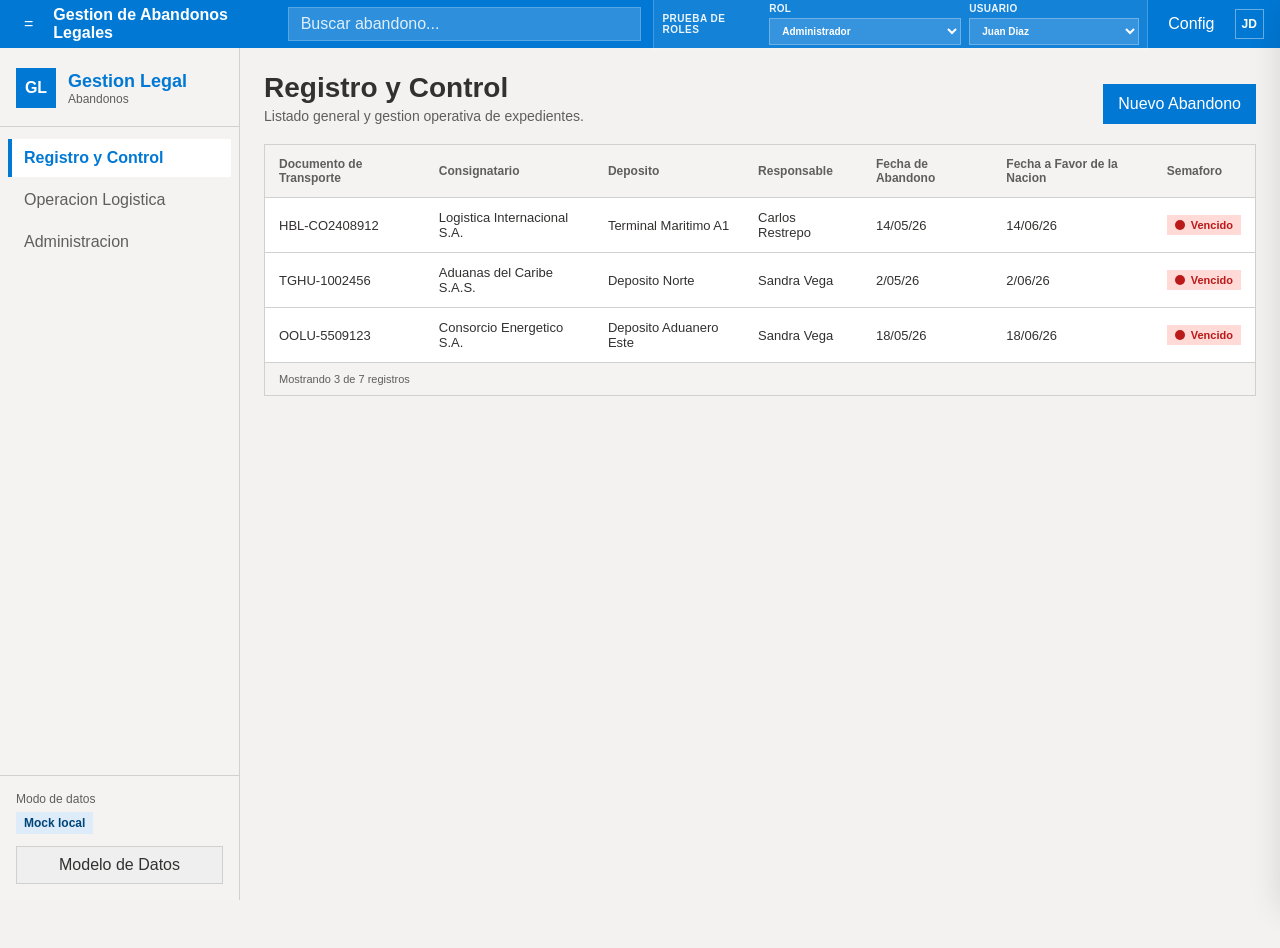
==== webapp/index.html @ 4612212f "Initial commit" ====
<!DOCTYPE html>
<html lang="es">
<head>
  <meta charset="UTF-8" />
  <meta name="viewport" content="width=device-width, initial-scale=1.0" />
  <title>Control de Abandonos Legales</title>
  <link rel="stylesheet" href="./styles.css" />
</head>
<body>
  <div class="app-shell">
    <header class="topbar">
      <div class="topbar-title-group">
        <button class="icon-button" id="menuButton" type="button" aria-label="Menu">=</button>
        <div class="topbar-title">Gestion de Abandonos Legales</div>
      </div>
      <div class="topbar-actions">
        <div class="search-shell">
          <input id="globalSearch" class="search-input" type="search" placeholder="Buscar abandono..." />
        </div>
        <div class="tester-shell">
          <div class="tester-label">Prueba de roles</div>
          <label class="tester-field">
            <span>Rol</span>
            <select id="roleSelector"></select>
          </label>
          <label class="tester-field">
            <span>Usuario</span>
            <select id="userSelector"></select>
          </label>
        </div>
        <button class="icon-button" type="button" aria-label="Configuracion">Config</button>
        <div class="user-pill" id="userPill">JD</div>
      </div>
    </header>

    <aside class="sidebar" id="sidebar">
      <div class="sidebar-brand">
        <div class="brand-badge">GL</div>
        <div>
          <div class="brand-title">Gestion Legal</div>
          <div class="brand-subtitle">Abandonos</div>
        </div>
      </div>
      <nav class="sidebar-nav">
        <button class="nav-item active" data-view="registro" type="button">Registro y Control</button>
        <button class="nav-item" data-view="logistica" type="button">Operacion Logistica</button>
        <button class="nav-item" data-view="administracion" type="button">Administracion</button>
      </nav>
      <div class="sidebar-footer">
        <div class="footer-label">Modo de datos</div>
        <div id="dataModeBadge" class="mode-badge">Mock local</div>
        <button id="dataModelButton" class="sidebar-data-model" type="button">Modelo de Datos</button>
      </div>
    </aside>

    <main class="content">
      <section id="view-registro" class="view active"></section>
      <section id="view-logistica" class="view"></section>
      <section id="view-administracion" class="view"></section>
      <section id="view-modelo" class="view"></section>
    </main>
  </div>

  <div id="overlay" class="overlay"></div>
  <aside id="sidePanel" class="side-panel" aria-hidden="true"></aside>

  <script src="./config.js"></script>
  <script type="module" src="./app.js"></script>
</body>
</html>
---- webapp/styles.css ----
:root {
  --primary: #0078d4;
  --primary-dark: #106ebe;
  --surface: #ffffff;
  --background: #f3f2f1;
  --surface-container: #faf9f8;
  --surface-container-low: #f4f3f2;
  --surface-container-high: #e9e8e7;
  --outline: #8a8886;
  --outline-variant: #d2d0ce;
  --text: #323130;
  --text-muted: #605e5c;
  --danger: #ba1a1a;
  --danger-bg: #ffdad6;
  --success: #0f6c45;
  --success-bg: #dff6dd;
  --warning: #8a6d00;
  --warning-bg: #fff4ce;
  --info: #004578;
  --info-bg: #deecf9;
  --closed: #5c5c5c;
  --closed-bg: #edebe9;
  --sidebar-width: 240px;
  --topbar-height: 48px;
  --shadow-panel: 0 10px 30px rgba(0, 0, 0, 0.12);
}

* {
  box-sizing: border-box;
}

html, body {
  margin: 0;
  padding: 0;
  min-height: 100%;
  font-family: "Segoe UI", Arial, sans-serif;
  color: var(--text);
  background: var(--background);
}

button, input, select, textarea {
  font: inherit;
}

button {
  cursor: pointer;
}

.app-shell {
  min-height: 100vh;
}

.topbar {
  position: fixed;
  top: 0;
  left: 0;
  right: 0;
  height: var(--topbar-height);
  background: var(--primary);
  color: #fff;
  display: flex;
  align-items: center;
  justify-content: space-between;
  padding: 0 16px;
  z-index: 50;
}

.topbar-title-group,
.topbar-actions {
  display: flex;
  align-items: center;
  gap: 12px;
}

.tester-shell {
  display: flex;
  gap: 8px;
  align-items: end;
  padding: 4px 8px;
  border: 1px solid rgba(255, 255, 255, 0.2);
  background: rgba(255, 255, 255, 0.08);
}

.tester-label {
  font-size: 10px;
  font-weight: 700;
  color: rgba(255, 255, 255, 0.92);
  text-transform: uppercase;
  letter-spacing: 0.05em;
  align-self: center;
  padding-right: 4px;
}

.tester-field {
  display: flex;
  flex-direction: column;
  gap: 4px;
  font-size: 10px;
  font-weight: 600;
  color: rgba(255, 255, 255, 0.92);
  text-transform: uppercase;
  letter-spacing: 0.03em;
}

.tester-field select {
  min-width: 170px;
  border: 1px solid rgba(255, 255, 255, 0.28);
  background: rgba(255, 255, 255, 0.14);
  color: #fff;
  padding: 6px 8px;
  outline: 0;
}

.tester-field select:focus {
  border-color: rgba(255, 255, 255, 0.9);
}

.tester-field select option {
  color: var(--text);
}

.topbar-title {
  font-size: 16px;
  font-weight: 600;
}

.search-shell {
  background: rgba(255, 255, 255, 0.18);
  border: 1px solid rgba(255, 255, 255, 0.2);
  width: min(360px, 42vw);
}

.search-input {
  width: 100%;
  border: 0;
  background: transparent;
  color: #fff;
  padding: 7px 12px;
  outline: 0;
}

.search-input::placeholder {
  color: rgba(255, 255, 255, 0.85);
}

.icon-button {
  border: 0;
  background: transparent;
  color: inherit;
  padding: 6px 8px;
}

.icon-button:hover {
  background: rgba(255, 255, 255, 0.12);
}

.user-pill {
  width: 30px;
  height: 30px;
  display: inline-flex;
  align-items: center;
  justify-content: center;
  border: 1px solid rgba(255, 255, 255, 0.4);
  font-size: 12px;
  font-weight: 700;
}

.sidebar {
  position: fixed;
  top: var(--topbar-height);
  left: 0;
  bottom: 0;
  width: var(--sidebar-width);
  background: var(--surface-container-low);
  border-right: 1px solid var(--outline-variant);
  display: flex;
  flex-direction: column;
  z-index: 40;
}

.sidebar-brand {
  display: flex;
  align-items: center;
  gap: 12px;
  padding: 20px 16px 18px;
  border-bottom: 1px solid var(--outline-variant);
}

.brand-badge {
  width: 40px;
  height: 40px;
  display: inline-flex;
  align-items: center;
  justify-content: center;
  background: var(--primary);
  color: #fff;
  font-weight: 700;
}

.brand-title {
  font-size: 18px;
  font-weight: 700;
  color: var(--primary);
}

.brand-subtitle,
.footer-label {
  font-size: 12px;
  color: var(--text-muted);
}

.sidebar-nav {
  display: flex;
  flex-direction: column;
  gap: 4px;
  padding: 12px 8px;
}

.nav-item {
  border: 0;
  background: transparent;
  text-align: left;
  padding: 10px 12px;
  color: var(--text-muted);
  border-left: 4px solid transparent;
}

.nav-item:hover {
  background: rgba(255, 255, 255, 0.65);
}

.nav-item.active {
  background: var(--surface);
  color: var(--primary);
  border-left-color: var(--primary);
  font-weight: 600;
}

.sidebar-footer {
  margin-top: auto;
  padding: 16px;
  border-top: 1px solid var(--outline-variant);
}

.sidebar-data-model {
  width: 100%;
  margin-top: 12px;
  border: 1px solid var(--outline-variant);
  padding: 9px 12px;
  color: var(--text);
}

.sidebar-data-model:hover {
  background: var(--surface);
}

.sidebar-data-model.active {
  background: var(--surface);
  color: var(--primary);
  border-color: var(--primary);
  font-weight: 700;
}

.mode-badge {
  display: inline-block;
  margin-top: 6px;
  padding: 4px 8px;
  background: var(--info-bg);
  color: var(--info);
  font-size: 12px;
  font-weight: 600;
}

.content {
  margin-left: var(--sidebar-width);
  margin-top: var(--topbar-height);
  padding: 24px;
}

.view {
  display: none;
}

.view.active {
  display: block;
}

.page-header {
  display: flex;
  justify-content: space-between;
  align-items: end;
  gap: 16px;
  margin-bottom: 20px;
}

.page-title {
  font-size: 28px;
  font-weight: 600;
  margin: 0 0 4px;
}

.page-subtitle {
  margin: 0;
  color: var(--text-muted);
  font-size: 14px;
}

.button-row {
  display: flex;
  gap: 8px;
  flex-wrap: wrap;
}

.btn {
  border: 1px solid transparent;
  padding: 10px 14px;
  min-height: 38px;
}

.btn-primary {
  background: var(--primary);
  color: #fff;
}

.btn-primary:hover {
  background: var(--primary-dark);
}

.btn-secondary {
  background: var(--surface);
  border-color: var(--outline);
  color: var(--text);
}

.btn-secondary:hover {
  background: var(--surface-container-low);
}

.btn-danger {
  background: var(--surface);
  border-color: var(--danger);
  color: var(--danger);
}

.btn-danger:hover {
  background: #fff5f5;
}

.btn-subtle {
  background: var(--surface-container-low);
  border-color: var(--outline-variant);
  color: var(--text);
}

.btn-subtle:hover {
  background: var(--closed-bg);
}

.btn-quiet {
  min-height: 34px;
  padding: 8px 12px;
}

.btn-link {
  background: transparent;
  border: 0;
  color: var(--primary);
  padding: 0;
}

.card {
  background: var(--surface);
  border: 1px solid var(--outline-variant);
}

.kpi-grid {
  display: grid;
  grid-template-columns: repeat(4, minmax(0, 1fr));
  gap: 16px;
  margin-bottom: 20px;
}

.kpi-card {
  padding: 16px;
}

.kpi-label {
  font-size: 11px;
  color: var(--text-muted);
  text-transform: uppercase;
  letter-spacing: 0.03em;
  margin-bottom: 8px;
}

.kpi-value {
  font-size: 30px;
  font-weight: 600;
}

.filters {
  display: flex;
  gap: 12px;
  align-items: center;
  flex-wrap: wrap;
  margin-bottom: 12px;
}

.tab-row {
  display: flex;
  gap: 8px;
  flex-wrap: wrap;
  margin-bottom: 12px;
}

.tab-button {
  border: 1px solid var(--outline-variant);
  background: var(--surface);
  color: var(--text-muted);
  padding: 8px 12px;
  font-size: 12px;
  font-weight: 600;
}

.tab-button.active {
  border-color: var(--primary);
  color: var(--primary);
  background: #eef6fc;
}

.filters .grow {
  margin-left: auto;
}

.field,
.field textarea,
.field input,
.field select {
  width: 100%;
}

.field label {
  display: block;
  margin-bottom: 6px;
  font-size: 12px;
  color: var(--text-muted);
  font-weight: 600;
}

.field input,
.field select,
.field textarea {
  border: 1px solid var(--outline);
  background: var(--surface);
  padding: 9px 10px;
  outline: 0;
}

.field input:focus,
.field select:focus,
.field textarea:focus {
  border-color: var(--primary);
}

.field input[readonly],
.field textarea[readonly],
.field select[disabled],
.field .calculated-input {
  background: var(--surface-container-low);
  color: var(--text);
  cursor: not-allowed;
}

.field textarea {
  min-height: 92px;
  resize: vertical;
}

.field-grid {
  display: grid;
  grid-template-columns: repeat(2, minmax(0, 1fr));
  gap: 12px;
}

.table-card {
  overflow: hidden;
}

.table-scroll {
  overflow: auto;
}

table {
  width: 100%;
  border-collapse: collapse;
}

th, td {
  padding: 12px 14px;
  border-bottom: 1px solid var(--outline-variant);
  text-align: left;
  font-size: 13px;
}

th {
  background: var(--surface-container-low);
  color: var(--text-muted);
  font-size: 12px;
  font-weight: 600;
}

tbody tr {
  background: var(--surface);
}

tbody tr:hover {
  background: var(--surface-container-low);
}

.row-clickable {
  cursor: pointer;
}

.status-pill {
  display: inline-flex;
  align-items: center;
  gap: 6px;
  padding: 4px 8px;
  font-size: 11px;
  font-weight: 700;
}

.status-dot {
  width: 8px;
  height: 8px;
  border-radius: 50%;
}

.status-registrado {
  color: var(--primary);
  background: var(--info-bg);
}

.status-registrado .status-dot {
  background: var(--primary);
}

.status-reportado {
  color: var(--warning);
  background: var(--warning-bg);
}

.status-reportado .status-dot {
  background: var(--warning);
}

.status-gestion {
  color: var(--info);
  background: #d7f3ff;
}

.status-gestion .status-dot {
  background: var(--info);
}

.status-dispuesto {
  color: var(--success);
  background: var(--success-bg);
}

.status-dispuesto .status-dot {
  background: var(--success);
}

.status-cerrado {
  color: var(--closed);
  background: var(--closed-bg);
}

.status-cerrado .status-dot {
  background: var(--closed);
}

.status-legalizado {
  color: var(--success);
  background: var(--success-bg);
}

.status-legalizado .status-dot {
  background: var(--success);
}

.status-no-efectivo {
  color: var(--closed);
  background: var(--closed-bg);
}

.status-no-efectivo .status-dot {
  background: var(--closed);
}

.semaforo-pill {
  display: inline-flex;
  align-items: center;
  gap: 6px;
  padding: 4px 8px;
  font-size: 11px;
  font-weight: 700;
}

.semaforo-dot {
  width: 10px;
  height: 10px;
  border-radius: 50%;
}

.semaforo-verde {
  color: var(--success);
  background: var(--success-bg);
}

.semaforo-verde .semaforo-dot {
  background: var(--success);
}

.semaforo-amarillo {
  color: var(--warning);
  background: var(--warning-bg);
}

.semaforo-amarillo .semaforo-dot {
  background: #c19c00;
}

.semaforo-rojo {
  color: var(--danger);
  background: var(--danger-bg);
}

.semaforo-rojo .semaforo-dot {
  background: var(--danger);
}

.semaforo-gris {
  color: var(--closed);
  background: var(--closed-bg);
}

.semaforo-gris .semaforo-dot {
  background: var(--closed);
}

.footer-bar {
  display: flex;
  justify-content: space-between;
  align-items: center;
  padding: 10px 14px;
  background: var(--surface-container-low);
  font-size: 11px;
  color: var(--text-muted);
}

.overlay {
  position: fixed;
  inset: 0;
  background: rgba(0, 0, 0, 0.36);
  opacity: 0;
  pointer-events: none;
  transition: opacity 0.2s ease;
  z-index: 69;
}

.overlay.open {
  opacity: 1;
  pointer-events: auto;
}

.side-panel {
  position: fixed;
  top: 0;
  right: 0;
  width: min(460px, 100vw);
  height: 100vh;
  background: var(--surface);
  box-shadow: var(--shadow-panel);
  transform: translateX(100%);
  transition: transform 0.22s ease;
  z-index: 70;
  display: flex;
  flex-direction: column;
}

.side-panel.open {
  transform: translateX(0);
}

.panel-header {
  background: var(--primary);
  color: #fff;
  padding: 14px 16px;
  display: flex;
  justify-content: space-between;
  align-items: center;
}

.panel-title {
  margin: 0;
  font-size: 16px;
  font-weight: 600;
}

.panel-body {
  flex: 1;
  overflow: auto;
  padding: 18px 16px;
  background: var(--surface);
}

.panel-section {
  margin-bottom: 20px;
}

.panel-section h3 {
  margin: 0 0 12px;
  color: var(--primary);
  font-size: 13px;
  text-transform: uppercase;
  letter-spacing: 0.04em;
  border-bottom: 1px solid var(--outline-variant);
  padding-bottom: 6px;
}

.panel-footer {
  padding: 14px 16px;
  background: var(--surface-container-low);
  border-top: 1px solid var(--outline-variant);
}

.panel-footer-actions {
  display: grid;
  gap: 10px;
}

.panel-footer-row {
  display: flex;
  gap: 8px;
  flex-wrap: wrap;
}

.panel-footer-row .btn {
  flex: 1 1 160px;
}

.panel-footer-row.panel-footer-row-cancel {
  justify-content: flex-end;
}

.panel-footer-row.panel-footer-row-cancel .btn {
  flex: 0 0 auto;
  min-width: 110px;
}

.panel-footer-actions-compact {
  gap: 8px;
}

.panel-footer-grid {
  display: grid;
  gap: 8px;
}

.panel-footer-grid-registro {
  grid-template-columns: repeat(2, minmax(0, 1fr));
}

.panel-footer-grid-registro .btn,
.panel-footer-placeholder {
  width: 100%;
  min-height: 40px;
}

.panel-footer-grid-registro .btn {
  padding: 9px 12px;
  white-space: nowrap;
}

.panel-footer-placeholder {
  display: block;
}

.history-list {
  display: grid;
  gap: 10px;
}

.model-card {
  border: 1px solid var(--outline-variant);
  background: var(--surface);
  margin-bottom: 16px;
}

.model-card-header {
  padding: 12px 14px;
  background: var(--surface-container-low);
  border-bottom: 1px solid var(--outline-variant);
}

.model-card-title {
  font-size: 14px;
  font-weight: 700;
  margin: 0 0 4px;
}

.model-card-subtitle {
  font-size: 12px;
  color: var(--text-muted);
  margin: 0;
}

.model-grid {
  display: grid;
  gap: 10px;
  padding: 14px;
}

.model-field {
  border: 1px solid var(--outline-variant);
  background: var(--surface-container-low);
  padding: 10px 12px;
}

.model-field-name {
  font-size: 13px;
  font-weight: 700;
  margin-bottom: 4px;
}

.model-field-meta {
  font-size: 12px;
  color: var(--text-muted);
}

.schema-hero {
  display: grid;
  grid-template-columns: 1.2fr 120px 1fr;
  gap: 16px;
  align-items: stretch;
  margin-bottom: 20px;
}

.schema-box {
  border: 1px solid var(--outline-variant);
  background: var(--surface);
  min-height: 240px;
}

.schema-box-header {
  padding: 14px 16px;
  background: var(--surface-container-low);
  border-bottom: 1px solid var(--outline-variant);
}

.schema-box-title {
  margin: 0 0 4px;
  font-size: 18px;
  font-weight: 700;
}

.schema-box-subtitle {
  margin: 0;
  color: var(--text-muted);
  font-size: 13px;
}

.schema-box-body {
  padding: 16px;
}

.schema-key-list {
  display: grid;
  gap: 10px;
}

.schema-key-item {
  border: 1px solid var(--outline-variant);
  background: var(--surface-container-low);
  padding: 10px 12px;
}

.schema-key-name {
  font-size: 13px;
  font-weight: 700;
}

.schema-key-note {
  font-size: 12px;
  color: var(--text-muted);
  margin-top: 4px;
}

.schema-link {
  display: flex;
  align-items: center;
  justify-content: center;
  color: var(--primary);
  font-size: 32px;
  font-weight: 700;
}

.schema-link span {
  display: inline-flex;
  align-items: center;
  justify-content: center;
  width: 88px;
  height: 88px;
  border: 2px dashed var(--primary);
  background: #eef6fc;
}

.schema-summary-grid {
  display: grid;
  grid-template-columns: repeat(3, minmax(0, 1fr));
  gap: 16px;
  margin-bottom: 20px;
}

.schema-summary-card {
  border: 1px solid var(--outline-variant);
  background: var(--surface);
  padding: 14px 16px;
}

.schema-summary-title {
  margin: 0 0 6px;
  font-size: 13px;
  font-weight: 700;
  color: var(--text-muted);
  text-transform: uppercase;
}

.schema-summary-text {
  margin: 0;
  font-size: 14px;
}

.schema-table-card {
  border: 1px solid var(--outline-variant);
  background: var(--surface);
  margin-bottom: 20px;
}

.schema-table-header {
  padding: 14px 16px;
  border-bottom: 1px solid var(--outline-variant);
  background: var(--surface-container-low);
}

.schema-table-grid {
  overflow: auto;
}

.schema-table-grid table td,
.schema-table-grid table th {
  vertical-align: top;
}

@media (max-width: 980px) {
  .schema-hero {
    grid-template-columns: 1fr;
  }

  .schema-link {
    min-height: 72px;
  }

  .schema-summary-grid {
    grid-template-columns: 1fr;
  }
}

.history-item {
  border: 1px solid var(--outline-variant);
  background: var(--surface-container);
  padding: 10px;
}

.history-action {
  font-weight: 600;
  margin-bottom: 4px;
}

.history-meta,
.empty-state {
  color: var(--text-muted);
  font-size: 12px;
}

.empty-state {
  padding: 24px;
  text-align: center;
  background: var(--surface);
  border: 1px dashed var(--outline-variant);
}

.checkbox-grid {
  display: grid;
  grid-template-columns: repeat(2, minmax(0, 1fr));
  gap: 12px;
}

.toggle-box {
  display: flex;
  justify-content: space-between;
  align-items: center;
  padding: 10px 12px;
  border: 1px solid var(--outline-variant);
  background: var(--surface-container-low);
}

.meta-caption {
  display: flex;
  gap: 12px;
  flex-wrap: wrap;
  color: var(--text-muted);
  font-size: 12px;
  margin-top: 6px;
}

@media (max-width: 1080px) {
  .kpi-grid {
    grid-template-columns: repeat(2, minmax(0, 1fr));
  }
}

@media (max-width: 860px) {
  .sidebar {
    transform: translateX(-100%);
    transition: transform 0.2s ease;
  }

  .sidebar.open {
    transform: translateX(0);
  }

  .content {
    margin-left: 0;
  }

  .search-shell {
    width: min(240px, 40vw);
  }
}

@media (max-width: 720px) {
  .content {
    padding: 16px;
  }

  .page-header {
    flex-direction: column;
    align-items: stretch;
  }

  .field-grid,
  .checkbox-grid,
  .kpi-grid {
    grid-template-columns: 1fr;
  }

  .topbar-actions {
    gap: 6px;
  }

  .tester-shell {
    display: none;
  }

  .search-shell {
    width: 160px;
  }
}
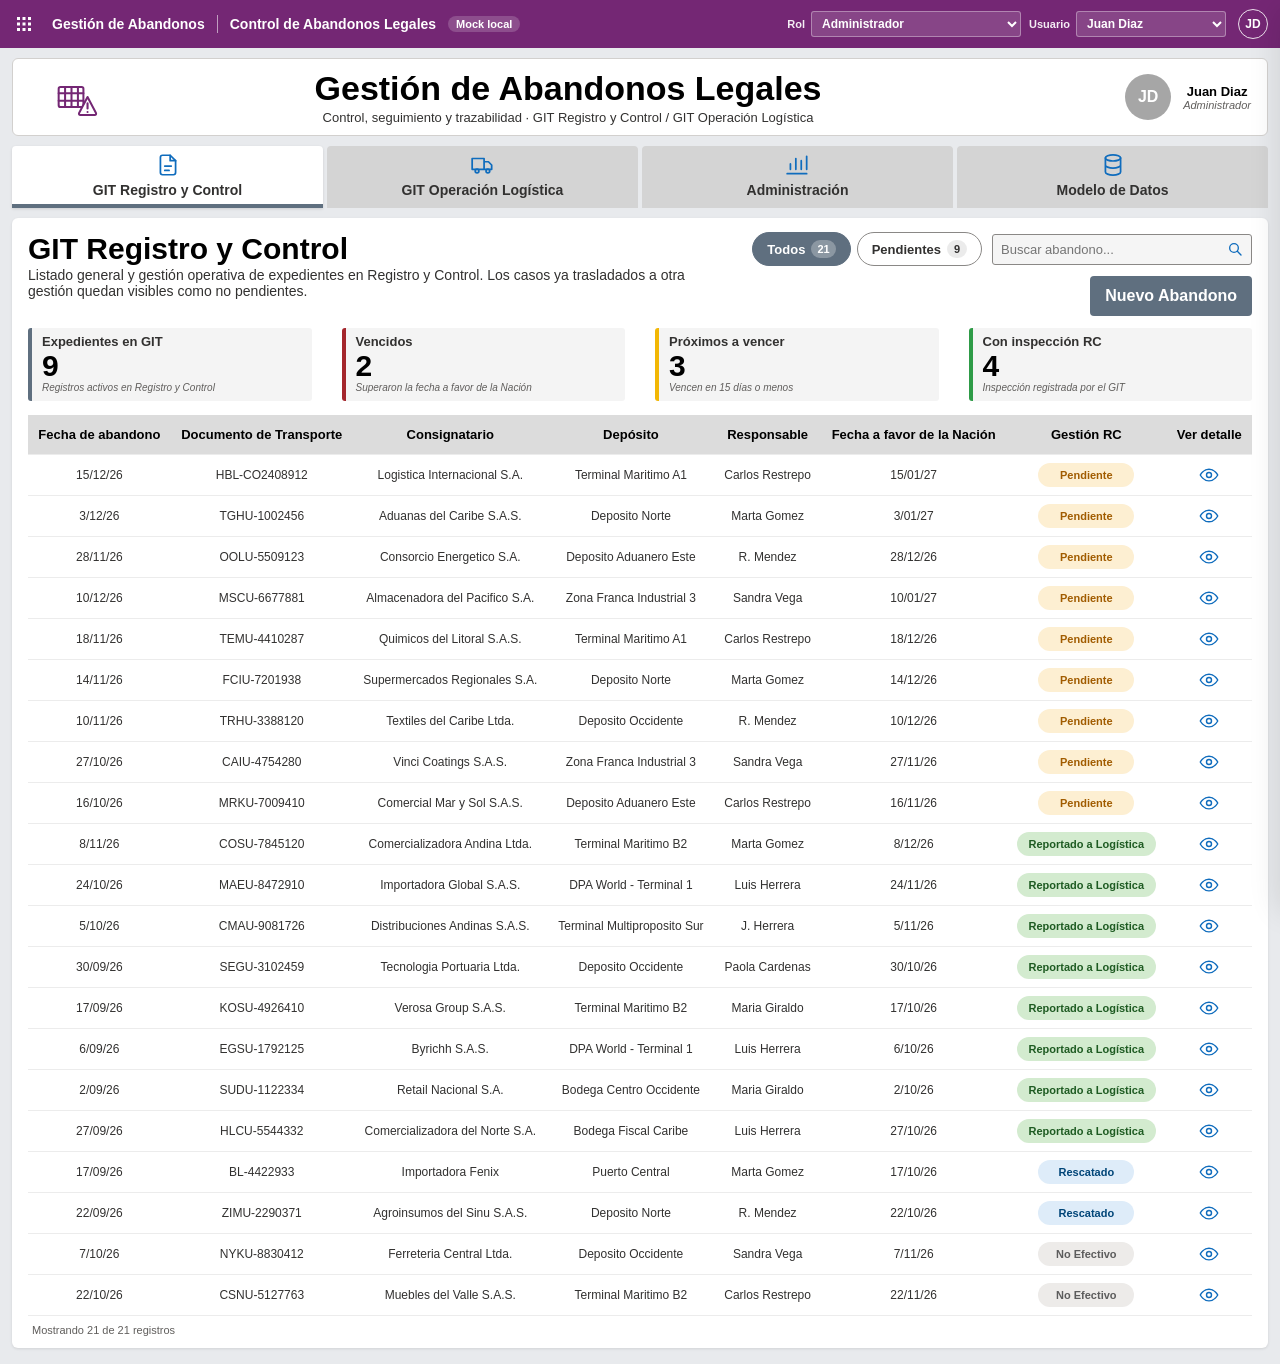
==== commit f7f36ea5: "Rediseñar la webapp al estilo Power Apps - Nuevo shell visual (barra superior, encabezado, pestañas " ====
--- a/webapp/index.html
+++ b/webapp/index.html
@@ -3,22 +3,23 @@
 <head>
   <meta charset="UTF-8" />
   <meta name="viewport" content="width=device-width, initial-scale=1.0" />
-  <title>Control de Abandonos Legales</title>
+  <title>Gestión de Abandonos Legales</title>
   <link rel="stylesheet" href="./styles.css" />
 </head>
 <body>
   <div class="app-shell">
-    <header class="topbar">
-      <div class="topbar-title-group">
-        <button class="icon-button" id="menuButton" type="button" aria-label="Menu">=</button>
-        <div class="topbar-title">Gestion de Abandonos Legales</div>
+    <header class="pa-bar">
+      <div class="pa-bar-left">
+        <span class="pa-waffle" aria-hidden="true">
+          <svg viewBox="0 0 16 16" width="16" height="16" fill="currentColor"><path d="M1 1h3v3H1zM6.5 1h3v3h-3zM12 1h3v3h-3zM1 6.5h3v3H1zM6.5 6.5h3v3h-3zM12 6.5h3v3h-3zM1 12h3v3H1zM6.5 12h3v3h-3zM12 12h3v3h-3z"/></svg>
+        </span>
+        <span class="pa-bar-app">Gestión de Abandonos</span>
+        <span class="pa-bar-sep"></span>
+        <span class="pa-bar-name">Control de Abandonos Legales</span>
+        <span id="dataModeBadge" class="mode-badge">Mock local</span>
       </div>
-      <div class="topbar-actions">
-        <div class="search-shell">
-          <input id="globalSearch" class="search-input" type="search" placeholder="Buscar abandono..." />
-        </div>
+      <div class="pa-bar-right">
         <div class="tester-shell">
-          <div class="tester-label">Prueba de roles</div>
           <label class="tester-field">
             <span>Rol</span>
             <select id="roleSelector"></select>
@@ -28,37 +29,60 @@
             <select id="userSelector"></select>
           </label>
         </div>
-        <button class="icon-button" type="button" aria-label="Configuracion">Config</button>
-        <div class="user-pill" id="userPill">JD</div>
+        <div class="pa-bar-avatar" id="userPill">JD</div>
       </div>
     </header>
 
-    <aside class="sidebar" id="sidebar">
-      <div class="sidebar-brand">
-        <div class="brand-badge">GL</div>
-        <div>
-          <div class="brand-title">Gestion Legal</div>
-          <div class="brand-subtitle">Abandonos</div>
+    <div class="app-frame">
+      <header class="app-header card">
+        <div class="app-logo" aria-hidden="true">
+          <svg viewBox="0 0 48 48" width="44" height="44" fill="none" stroke="#742774" stroke-width="2.2" stroke-linecap="round" stroke-linejoin="round">
+            <rect x="4" y="13" width="27" height="22" rx="2"/>
+            <path d="M11 13v22M18 13v22M25 13v22M4 20h27M4 28h27"/>
+            <path d="M35.5 24l9.2 17.5a1.5 1.5 0 0 1-1.3 2.2H27.6a1.5 1.5 0 0 1-1.3-2.2L35.5 24z" fill="#fff"/>
+            <path d="M35.5 31v5.5" stroke-width="2.3"/>
+            <circle cx="35.5" cy="40.3" r="1.15" fill="#742774" stroke="none"/>
+          </svg>
         </div>
-      </div>
-      <nav class="sidebar-nav">
-        <button class="nav-item active" data-view="registro" type="button">Registro y Control</button>
-        <button class="nav-item" data-view="logistica" type="button">Operacion Logistica</button>
-        <button class="nav-item" data-view="administracion" type="button">Administracion</button>
+        <div class="app-heading">
+          <h1 class="app-title">Gestión de Abandonos Legales</h1>
+          <p class="app-subtitle">Control, seguimiento y trazabilidad · GIT Registro y Control / GIT Operación Logística</p>
+        </div>
+        <div class="app-user">
+          <div class="app-user-avatar" id="userAvatar">JD</div>
+          <div class="app-user-info">
+            <div class="app-user-name" id="userName">Juan Diaz</div>
+            <div class="app-user-role" id="userRole">Administrador</div>
+          </div>
+        </div>
+      </header>
+
+      <nav class="pa-tabs" id="tabs" aria-label="Secciones">
+        <button class="pa-tab nav-item active" data-view="registro" type="button">
+          <svg viewBox="0 0 24 24" width="26" height="26" fill="none" stroke="currentColor" stroke-width="1.6" stroke-linecap="round" stroke-linejoin="round" aria-hidden="true"><path d="M14 3H7a2 2 0 0 0-2 2v14a2 2 0 0 0 2 2h10a2 2 0 0 0 2-2V8z"/><path d="M14 3v5h5M9 13h6M9 17h4"/></svg>
+          <span>GIT Registro y Control</span>
+        </button>
+        <button class="pa-tab nav-item" data-view="logistica" type="button">
+          <svg viewBox="0 0 24 24" width="26" height="26" fill="none" stroke="currentColor" stroke-width="1.6" stroke-linecap="round" stroke-linejoin="round" aria-hidden="true"><path d="M2 6h11v10H2zM13 9h4l3 3v4h-7"/><circle cx="6.5" cy="17.5" r="1.7"/><circle cx="16.5" cy="17.5" r="1.7"/></svg>
+          <span>GIT Operación Logística</span>
+        </button>
+        <button class="pa-tab nav-item" data-view="administracion" type="button">
+          <svg viewBox="0 0 24 24" width="26" height="26" fill="none" stroke="currentColor" stroke-width="1.6" stroke-linecap="round" stroke-linejoin="round" aria-hidden="true"><path d="M3 20h18M6 16v-5M11 16V6M16 16v-8M21 16V4" transform="translate(-1 0)"/></svg>
+          <span>Administración</span>
+        </button>
+        <button class="pa-tab" id="dataModelButton" type="button">
+          <svg viewBox="0 0 24 24" width="26" height="26" fill="none" stroke="currentColor" stroke-width="1.6" stroke-linecap="round" stroke-linejoin="round" aria-hidden="true"><ellipse cx="12" cy="5.5" rx="7" ry="2.8"/><path d="M5 5.5v13c0 1.5 3.1 2.8 7 2.8s7-1.3 7-2.8v-13M5 12c0 1.5 3.1 2.8 7 2.8s7-1.3 7-2.8"/></svg>
+          <span>Modelo de Datos</span>
+        </button>
       </nav>
-      <div class="sidebar-footer">
-        <div class="footer-label">Modo de datos</div>
-        <div id="dataModeBadge" class="mode-badge">Mock local</div>
-        <button id="dataModelButton" class="sidebar-data-model" type="button">Modelo de Datos</button>
-      </div>
-    </aside>
 
-    <main class="content">
-      <section id="view-registro" class="view active"></section>
-      <section id="view-logistica" class="view"></section>
-      <section id="view-administracion" class="view"></section>
-      <section id="view-modelo" class="view"></section>
-    </main>
+      <main class="content">
+        <section id="view-registro" class="view active"></section>
+        <section id="view-logistica" class="view"></section>
+        <section id="view-administracion" class="view"></section>
+        <section id="view-modelo" class="view"></section>
+      </main>
+    </div>
   </div>
 
   <div id="overlay" class="overlay"></div>
--- a/webapp/styles.css
+++ b/webapp/styles.css
@@ -1,11 +1,16 @@
 :root {
-  --primary: #0078d4;
-  --primary-dark: #106ebe;
+  --primary: #742774;
+  --primary-dark: #5c1f5c;
+  --accent: #0f6cbd;
+  --btn: #5f6f7f;
+  --btn-dark: #4a5866;
+  --tab-bg: #d4d4d4;
   --surface: #ffffff;
-  --background: #f3f2f1;
+  --background: #e8eaed;
   --surface-container: #faf9f8;
   --surface-container-low: #f4f3f2;
   --surface-container-high: #e9e8e7;
+  --kpi-bg: #f4f4f4;
   --outline: #8a8886;
   --outline-variant: #d2d0ce;
   --text: #323130;
@@ -23,6 +28,12 @@
   --sidebar-width: 240px;
   --topbar-height: 48px;
   --shadow-panel: 0 10px 30px rgba(0, 0, 0, 0.12);
+  --chip-ok-bg: #d3ebcf;
+  --chip-ok: #1e5b22;
+  --chip-warn-bg: #fdefd2;
+  --chip-warn: #a15c00;
+  --chip-bad-bg: #fbd3d1;
+  --chip-bad: #a4262c;
 }
 
 * {
@@ -50,259 +61,315 @@
   min-height: 100vh;
 }
 
-.topbar {
-  position: fixed;
+/* ---------- Barra superior estilo Power Apps ---------- */
+.pa-bar {
+  position: sticky;
   top: 0;
-  left: 0;
-  right: 0;
+  z-index: 50;
   height: var(--topbar-height);
   background: var(--primary);
   color: #fff;
   display: flex;
   align-items: center;
   justify-content: space-between;
-  padding: 0 16px;
-  z-index: 50;
-}
-
-.topbar-title-group,
-.topbar-actions {
-  display: flex;
-  align-items: center;
   gap: 12px;
+  padding: 0 12px 0 8px;
+}
+
+.pa-bar-left,
+.pa-bar-right {
+  display: flex;
+  align-items: center;
+  gap: 12px;
+  min-width: 0;
+}
+
+.pa-waffle {
+  width: 32px;
+  height: 32px;
+  display: inline-flex;
+  align-items: center;
+  justify-content: center;
+}
+
+.pa-bar-app {
+  font-weight: 600;
+  font-size: 14px;
+  white-space: nowrap;
+}
+
+.pa-bar-sep {
+  width: 1px;
+  height: 18px;
+  background: rgba(255, 255, 255, 0.55);
+}
+
+.pa-bar-name {
+  font-size: 14px;
+  font-weight: 600;
+  white-space: nowrap;
+  overflow: hidden;
+  text-overflow: ellipsis;
+}
+
+.pa-bar-avatar {
+  width: 30px;
+  height: 30px;
+  border-radius: 50%;
+  border: 1px solid rgba(255, 255, 255, 0.85);
+  display: inline-flex;
+  align-items: center;
+  justify-content: center;
+  font-size: 12px;
+  font-weight: 600;
+  flex: 0 0 auto;
+}
+
+.mode-badge {
+  padding: 2px 8px;
+  border-radius: 10px;
+  background: rgba(255, 255, 255, 0.18);
+  color: #fff;
+  font-size: 11px;
+  font-weight: 600;
+  white-space: nowrap;
 }
 
 .tester-shell {
   display: flex;
   gap: 8px;
-  align-items: end;
-  padding: 4px 8px;
-  border: 1px solid rgba(255, 255, 255, 0.2);
-  background: rgba(255, 255, 255, 0.08);
-}
-
-.tester-label {
-  font-size: 10px;
-  font-weight: 700;
-  color: rgba(255, 255, 255, 0.92);
-  text-transform: uppercase;
-  letter-spacing: 0.05em;
-  align-self: center;
-  padding-right: 4px;
+  align-items: center;
 }
 
 .tester-field {
   display: flex;
-  flex-direction: column;
-  gap: 4px;
-  font-size: 10px;
+  align-items: center;
+  gap: 6px;
+  font-size: 11px;
   font-weight: 600;
   color: rgba(255, 255, 255, 0.92);
-  text-transform: uppercase;
-  letter-spacing: 0.03em;
 }
 
 .tester-field select {
-  min-width: 170px;
-  border: 1px solid rgba(255, 255, 255, 0.28);
+  min-width: 150px;
+  max-width: 210px;
+  border: 1px solid rgba(255, 255, 255, 0.35);
+  border-radius: 3px;
   background: rgba(255, 255, 255, 0.14);
   color: #fff;
-  padding: 6px 8px;
+  padding: 4px 6px;
+  font-size: 12px;
   outline: 0;
 }
 
 .tester-field select:focus {
-  border-color: rgba(255, 255, 255, 0.9);
+  border-color: #fff;
 }
 
 .tester-field select option {
   color: var(--text);
 }
 
-.topbar-title {
+/* ---------- Marco de la aplicación ---------- */
+.app-frame {
+  max-width: 1600px;
+  margin: 0 auto;
+  padding: 10px 12px 16px;
+}
+
+.app-header {
+  display: grid;
+  grid-template-columns: 96px 1fr 240px;
+  align-items: center;
+  gap: 12px;
+  padding: 10px 16px;
+  border-radius: 6px;
+  margin-bottom: 10px;
+}
+
+.app-logo {
+  display: flex;
+  justify-content: center;
+}
+
+.app-heading {
+  text-align: center;
+}
+
+.app-title {
+  margin: 0;
+  font-size: 34px;
+  line-height: 1.15;
+  font-weight: 800;
+  color: #000;
+}
+
+.app-subtitle {
+  margin: 2px 0 0;
+  font-size: 13px;
+  color: var(--text);
+}
+
+.app-user {
+  display: flex;
+  align-items: center;
+  justify-content: flex-end;
+  gap: 12px;
+}
+
+.app-user-avatar {
+  width: 46px;
+  height: 46px;
+  border-radius: 50%;
+  background: #a6a6a6;
+  color: #fff;
+  display: inline-flex;
+  align-items: center;
+  justify-content: center;
   font-size: 16px;
   font-weight: 600;
+  flex: 0 0 auto;
+}
+
+.app-user-info {
+  text-align: center;
+  min-width: 0;
+}
+
+.app-user-name {
+  font-size: 13px;
+  font-weight: 700;
+  color: #000;
+}
+
+.app-user-role {
+  font-size: 11px;
+  font-style: italic;
+  color: var(--text-muted);
+}
+
+/* ---------- Pestañas ---------- */
+.pa-tabs {
+  display: flex;
+  gap: 4px;
+  margin-bottom: 10px;
+}
+
+.pa-tab {
+  flex: 1 1 0;
+  display: flex;
+  flex-direction: column;
+  align-items: center;
+  justify-content: center;
+  gap: 4px;
+  min-height: 56px;
+  padding: 6px 10px;
+  border: 0;
+  border-bottom: 4px solid transparent;
+  border-radius: 4px 4px 0 0;
+  background: var(--tab-bg);
+  color: var(--accent);
+  font-size: 14px;
+  font-weight: 600;
+}
+
+.pa-tab span {
+  color: var(--text);
+}
+
+.pa-tab:hover {
+  background: #c9ced3;
+}
+
+.pa-tab.active {
+  background: var(--surface);
+  border-bottom-color: var(--btn);
+  box-shadow: 0 1px 3px rgba(0, 0, 0, 0.12);
+}
+
+.pa-tab.active span {
+  color: var(--text);
+  font-weight: 700;
+}
+
+.content {
+  padding: 0;
+}
+
+.view {
+  display: none;
+}
+
+.view.active {
+  display: block;
+}
+
+.view-card {
+  background: var(--surface);
+  border-radius: 6px;
+  padding: 14px 16px 12px;
+  box-shadow: 0 1px 3px rgba(0, 0, 0, 0.1);
 }
 
 .search-shell {
-  background: rgba(255, 255, 255, 0.18);
-  border: 1px solid rgba(255, 255, 255, 0.2);
-  width: min(360px, 42vw);
+  display: flex;
+  align-items: center;
+  gap: 6px;
+  width: 260px;
+  max-width: 100%;
+  border: 1px solid #8a8886;
+  border-radius: 3px;
+  background: #f5f5f5;
+  padding: 0 8px;
+}
+
+.search-shell svg {
+  color: var(--accent);
+  flex: 0 0 auto;
 }
 
 .search-input {
   width: 100%;
   border: 0;
   background: transparent;
-  color: #fff;
-  padding: 7px 12px;
+  padding: 7px 0;
   outline: 0;
-}
-
-.search-input::placeholder {
-  color: rgba(255, 255, 255, 0.85);
-}
-
-.icon-button {
-  border: 0;
-  background: transparent;
-  color: inherit;
-  padding: 6px 8px;
-}
-
-.icon-button:hover {
-  background: rgba(255, 255, 255, 0.12);
-}
-
-.user-pill {
-  width: 30px;
-  height: 30px;
-  display: inline-flex;
-  align-items: center;
-  justify-content: center;
-  border: 1px solid rgba(255, 255, 255, 0.4);
-  font-size: 12px;
-  font-weight: 700;
-}
-
-.sidebar {
-  position: fixed;
-  top: var(--topbar-height);
-  left: 0;
-  bottom: 0;
-  width: var(--sidebar-width);
-  background: var(--surface-container-low);
-  border-right: 1px solid var(--outline-variant);
-  display: flex;
-  flex-direction: column;
-  z-index: 40;
-}
-
-.sidebar-brand {
-  display: flex;
-  align-items: center;
-  gap: 12px;
-  padding: 20px 16px 18px;
-  border-bottom: 1px solid var(--outline-variant);
-}
-
-.brand-badge {
-  width: 40px;
-  height: 40px;
-  display: inline-flex;
-  align-items: center;
-  justify-content: center;
-  background: var(--primary);
-  color: #fff;
-  font-weight: 700;
-}
-
-.brand-title {
-  font-size: 18px;
-  font-weight: 700;
-  color: var(--primary);
-}
-
-.brand-subtitle,
-.footer-label {
-  font-size: 12px;
-  color: var(--text-muted);
-}
-
-.sidebar-nav {
-  display: flex;
-  flex-direction: column;
-  gap: 4px;
-  padding: 12px 8px;
-}
-
-.nav-item {
-  border: 0;
-  background: transparent;
-  text-align: left;
-  padding: 10px 12px;
-  color: var(--text-muted);
-  border-left: 4px solid transparent;
-}
-
-.nav-item:hover {
-  background: rgba(255, 255, 255, 0.65);
-}
-
-.nav-item.active {
-  background: var(--surface);
-  color: var(--primary);
-  border-left-color: var(--primary);
-  font-weight: 600;
-}
-
-.sidebar-footer {
-  margin-top: auto;
-  padding: 16px;
-  border-top: 1px solid var(--outline-variant);
-}
-
-.sidebar-data-model {
-  width: 100%;
-  margin-top: 12px;
-  border: 1px solid var(--outline-variant);
-  padding: 9px 12px;
-  color: var(--text);
-}
-
-.sidebar-data-model:hover {
-  background: var(--surface);
-}
-
-.sidebar-data-model.active {
-  background: var(--surface);
-  color: var(--primary);
-  border-color: var(--primary);
-  font-weight: 700;
-}
-
-.mode-badge {
-  display: inline-block;
-  margin-top: 6px;
-  padding: 4px 8px;
-  background: var(--info-bg);
-  color: var(--info);
-  font-size: 12px;
-  font-weight: 600;
-}
-
-.content {
-  margin-left: var(--sidebar-width);
-  margin-top: var(--topbar-height);
-  padding: 24px;
-}
-
-.view {
-  display: none;
-}
-
-.view.active {
-  display: block;
-}
+  font-size: 13px;
+}
+
+.search-shell:focus-within {
+  border-color: var(--accent);
+}
+
 
 .page-header {
   display: flex;
   justify-content: space-between;
-  align-items: end;
+  align-items: flex-start;
   gap: 16px;
-  margin-bottom: 20px;
+  margin-bottom: 12px;
 }
 
 .page-title {
-  font-size: 28px;
-  font-weight: 600;
-  margin: 0 0 4px;
+  font-size: 30px;
+  line-height: 1.1;
+  font-weight: 800;
+  color: #000;
+  margin: 0 0 2px;
 }
 
 .page-subtitle {
   margin: 0;
-  color: var(--text-muted);
+  color: var(--text);
   font-size: 14px;
+}
+
+.page-actions {
+  display: flex;
+  align-items: center;
+  gap: 10px;
+  flex-wrap: wrap;
+  justify-content: flex-end;
 }
 
 .button-row {
@@ -313,17 +380,19 @@
 
 .btn {
   border: 1px solid transparent;
+  border-radius: 4px;
   padding: 10px 14px;
   min-height: 38px;
 }
 
 .btn-primary {
-  background: var(--primary);
+  background: var(--btn);
   color: #fff;
+  font-weight: 600;
 }
 
 .btn-primary:hover {
-  background: var(--primary-dark);
+  background: var(--btn-dark);
 }
 
 .btn-secondary {
@@ -364,7 +433,7 @@
 .btn-link {
   background: transparent;
   border: 0;
-  color: var(--primary);
+  color: var(--accent);
   padding: 0;
 }
 
@@ -376,25 +445,40 @@
 .kpi-grid {
   display: grid;
   grid-template-columns: repeat(4, minmax(0, 1fr));
-  gap: 16px;
-  margin-bottom: 20px;
+  gap: 30px;
+  margin-bottom: 14px;
 }
 
 .kpi-card {
-  padding: 16px;
-}
+  padding: 6px 10px 8px;
+  background: var(--kpi-bg);
+  border: 0;
+  border-left: 4px solid var(--btn);
+  border-radius: 3px;
+}
+
+.kpi-card.kpi-red { border-left-color: #a4262c; }
+.kpi-card.kpi-amber { border-left-color: #f2b705; }
+.kpi-card.kpi-green { border-left-color: #2e9b47; }
+.kpi-card.kpi-blue { border-left-color: var(--accent); }
 
 .kpi-label {
-  font-size: 11px;
-  color: var(--text-muted);
-  text-transform: uppercase;
-  letter-spacing: 0.03em;
-  margin-bottom: 8px;
+  font-size: 13px;
+  font-weight: 600;
+  color: var(--text);
 }
 
 .kpi-value {
   font-size: 30px;
-  font-weight: 600;
+  line-height: 1.1;
+  font-weight: 800;
+  color: #000;
+}
+
+.kpi-note {
+  font-size: 10px;
+  font-style: italic;
+  color: var(--text-muted);
 }
 
 .filters {
@@ -483,10 +567,11 @@
 
 .table-card {
   overflow: hidden;
+  border: 0;
 }
 
 .table-scroll {
-  overflow: auto;
+  overflow-x: auto;
 }
 
 table {
@@ -495,17 +580,23 @@
 }
 
 th, td {
-  padding: 12px 14px;
-  border-bottom: 1px solid var(--outline-variant);
+  padding: 6px 10px;
+  border-bottom: 1px solid #ececec;
+  text-align: center;
+  font-size: 12px;
+}
+
+th {
+  background: #dcdcdc;
+  color: #000;
+  font-size: 13px;
+  font-weight: 600;
+  padding: 12px 10px;
+}
+
+td.cell-left,
+th.cell-left {
   text-align: left;
-  font-size: 13px;
-}
-
-th {
-  background: var(--surface-container-low);
-  color: var(--text-muted);
-  font-size: 12px;
-  font-weight: 600;
 }
 
 tbody tr {
@@ -520,143 +611,47 @@
   cursor: pointer;
 }
 
-.status-pill {
+.chip {
   display: inline-flex;
   align-items: center;
-  gap: 6px;
-  padding: 4px 8px;
+  justify-content: center;
+  min-width: 96px;
+  padding: 6px 12px;
+  border-radius: 999px;
   font-size: 11px;
   font-weight: 700;
-}
-
-.status-dot {
-  width: 8px;
-  height: 8px;
-  border-radius: 50%;
-}
-
-.status-registrado {
-  color: var(--primary);
-  background: var(--info-bg);
-}
-
-.status-registrado .status-dot {
-  background: var(--primary);
-}
-
-.status-reportado {
-  color: var(--warning);
-  background: var(--warning-bg);
-}
-
-.status-reportado .status-dot {
-  background: var(--warning);
-}
-
-.status-gestion {
-  color: var(--info);
-  background: #d7f3ff;
-}
-
-.status-gestion .status-dot {
-  background: var(--info);
-}
-
-.status-dispuesto {
-  color: var(--success);
-  background: var(--success-bg);
-}
-
-.status-dispuesto .status-dot {
-  background: var(--success);
-}
-
-.status-cerrado {
-  color: var(--closed);
-  background: var(--closed-bg);
-}
-
-.status-cerrado .status-dot {
-  background: var(--closed);
-}
-
-.status-legalizado {
-  color: var(--success);
-  background: var(--success-bg);
-}
-
-.status-legalizado .status-dot {
-  background: var(--success);
-}
-
-.status-no-efectivo {
-  color: var(--closed);
-  background: var(--closed-bg);
-}
-
-.status-no-efectivo .status-dot {
-  background: var(--closed);
-}
-
-.semaforo-pill {
+  white-space: nowrap;
+}
+
+.chip-ok { color: var(--chip-ok); background: var(--chip-ok-bg); }
+.chip-warn { color: var(--chip-warn); background: var(--chip-warn-bg); }
+.chip-bad { color: var(--chip-bad); background: var(--chip-bad-bg); }
+.chip-neutral { color: var(--closed); background: var(--closed-bg); }
+.chip-info { color: var(--info); background: var(--info-bg); }
+
+.footer-bar {
+  display: flex;
+  justify-content: space-between;
+  align-items: center;
+  padding: 8px 4px 0;
+  font-size: 11px;
+  color: var(--text-muted);
+}
+
+.eye-button {
+  border: 0;
+  background: transparent;
+  color: var(--accent);
+  width: 32px;
+  height: 28px;
+  border-radius: 4px;
   display: inline-flex;
   align-items: center;
-  gap: 6px;
-  padding: 4px 8px;
-  font-size: 11px;
-  font-weight: 700;
-}
-
-.semaforo-dot {
-  width: 10px;
-  height: 10px;
-  border-radius: 50%;
-}
-
-.semaforo-verde {
-  color: var(--success);
-  background: var(--success-bg);
-}
-
-.semaforo-verde .semaforo-dot {
-  background: var(--success);
-}
-
-.semaforo-amarillo {
-  color: var(--warning);
-  background: var(--warning-bg);
-}
-
-.semaforo-amarillo .semaforo-dot {
-  background: #c19c00;
-}
-
-.semaforo-rojo {
-  color: var(--danger);
-  background: var(--danger-bg);
-}
-
-.semaforo-rojo .semaforo-dot {
-  background: var(--danger);
-}
-
-.semaforo-gris {
-  color: var(--closed);
-  background: var(--closed-bg);
-}
-
-.semaforo-gris .semaforo-dot {
-  background: var(--closed);
-}
-
-.footer-bar {
-  display: flex;
-  justify-content: space-between;
-  align-items: center;
-  padding: 10px 14px;
-  background: var(--surface-container-low);
-  font-size: 11px;
-  color: var(--text-muted);
+  justify-content: center;
+}
+
+.eye-button:hover {
+  background: #e5f1fb;
 }
 
 .overlay {
@@ -729,6 +724,112 @@
   padding-bottom: 6px;
 }
 
+.etapa-tracker {
+  margin-bottom: 18px;
+  padding: 8px 10px 4px;
+  border: 1px solid var(--outline-variant);
+  background: var(--surface-container);
+  overflow-x: auto;
+}
+
+.etapa-tracker-title {
+  margin-bottom: 8px;
+  font-size: 10px;
+  font-weight: 700;
+  color: var(--text-muted);
+  text-transform: uppercase;
+  letter-spacing: 0.04em;
+}
+
+.etapa-track {
+  display: flex;
+  align-items: flex-start;
+  justify-content: center;
+  gap: 0;
+  min-width: 0;
+  width: fit-content;
+  margin: 0 auto;
+}
+
+.etapa-item {
+  display: flex;
+  flex-direction: column;
+  align-items: center;
+  gap: 4px;
+  min-width: 46px;
+  flex: 0 0 auto;
+}
+
+.etapa-marker {
+  width: 28px;
+  height: 28px;
+  border-radius: 50%;
+  display: inline-flex;
+  align-items: center;
+  justify-content: center;
+  font-size: 11px;
+  font-weight: 700;
+  border: 2px solid var(--outline-variant);
+  background: var(--surface);
+  color: var(--text-muted);
+}
+
+.etapa-marker-complete {
+  border-color: #2ea44f;
+  background: #2ea44f;
+  color: #fff;
+}
+
+.etapa-marker-current {
+  border-color: var(--primary);
+  background: var(--primary);
+  color: #fff;
+}
+
+.etapa-marker-pending {
+  border-color: #a19f9d;
+  background: #a19f9d;
+  color: #fff;
+}
+
+.etapa-marker-skipped {
+  border-color: #c8c6c4;
+  background: #edebe9;
+  color: #8a8886;
+}
+
+.etapa-label {
+  text-align: center;
+  font-size: 10px;
+  line-height: 1.2;
+  color: var(--text-muted);
+}
+
+.etapa-connector {
+  height: 4px;
+  width: 26px;
+  flex: 0 0 26px;
+  margin: 12px 3px 0;
+  border-radius: 999px;
+  background: #c8c6c4;
+}
+
+.etapa-connector.complete {
+  background: #2ea44f;
+}
+
+.etapa-connector.pending {
+  background: #c8c6c4;
+}
+
+.etapa-connector.skipped {
+  height: 0;
+  margin-top: 14px;
+  border-radius: 0;
+  background: transparent;
+  border-top: 2px dashed #c8c6c4;
+}
+
 .panel-footer {
   padding: 14px 16px;
   background: var(--surface-container-low);
@@ -785,11 +886,6 @@
 
 .panel-footer-placeholder {
   display: block;
-}
-
-.history-list {
-  display: grid;
-  gap: 10px;
 }
 
 .model-card {
@@ -977,18 +1073,6 @@
   }
 }
 
-.history-item {
-  border: 1px solid var(--outline-variant);
-  background: var(--surface-container);
-  padding: 10px;
-}
-
-.history-action {
-  font-weight: 600;
-  margin-bottom: 4px;
-}
-
-.history-meta,
 .empty-state {
   color: var(--text-muted);
   font-size: 12px;
@@ -1031,33 +1115,56 @@
   }
 }
 
+@media (max-width: 1080px) {
+  .app-header {
+    grid-template-columns: 1fr;
+    justify-items: center;
+  }
+
+  .app-user {
+    justify-content: center;
+  }
+}
+
 @media (max-width: 860px) {
-  .sidebar {
-    transform: translateX(-100%);
-    transition: transform 0.2s ease;
-  }
-
-  .sidebar.open {
-    transform: translateX(0);
-  }
-
-  .content {
-    margin-left: 0;
-  }
-
-  .search-shell {
-    width: min(240px, 40vw);
-  }
-}
-
-@media (max-width: 720px) {
-  .content {
-    padding: 16px;
+  .pa-bar-name,
+  .pa-bar-sep {
+    display: none;
+  }
+
+  .tester-field span {
+    display: none;
+  }
+
+  .tester-field select {
+    min-width: 110px;
+  }
+
+  .app-title {
+    font-size: 24px;
+  }
+
+  .pa-tab {
+    font-size: 12px;
+  }
+
+  .kpi-grid {
+    gap: 12px;
   }
 
   .page-header {
     flex-direction: column;
     align-items: stretch;
+  }
+
+  .page-actions {
+    justify-content: flex-start;
+  }
+}
+
+@media (max-width: 720px) {
+  .app-frame {
+    padding: 8px;
   }
 
   .field-grid,
@@ -1066,15 +1173,187 @@
     grid-template-columns: 1fr;
   }
 
-  .topbar-actions {
-    gap: 6px;
+  .pa-tabs {
+    overflow-x: auto;
+  }
+
+  .pa-tab {
+    flex: 0 0 auto;
+    min-width: 130px;
   }
 
   .tester-shell {
     display: none;
   }
 
-  .search-shell {
-    width: 160px;
-  }
-}
+  .pa-bar-app {
+    display: none;
+  }
+}
+
+/* ---------- Detalle de caso a pantalla completa ---------- */
+.side-panel {
+  width: 100vw;
+  background: var(--background);
+}
+
+.panel-header {
+  padding: 14px 24px;
+}
+
+.panel-body {
+  padding: 20px 24px;
+  background: var(--background);
+}
+
+.panel-body > *,
+.panel-footer > * {
+  max-width: 1200px;
+  margin-left: auto;
+  margin-right: auto;
+}
+
+.panel-body {
+  display: flex;
+  flex-direction: column;
+}
+
+.panel-body > .panel-section,
+.panel-body > .etapa-tracker {
+  width: 100%;
+  background: var(--surface);
+  border-radius: 6px;
+  padding: 16px 20px;
+  box-shadow: 0 1px 3px rgba(0, 0, 0, 0.1);
+}
+
+.panel-body .field-grid {
+  grid-template-columns: repeat(3, minmax(0, 1fr));
+}
+
+.panel-body .checkbox-grid {
+  grid-template-columns: repeat(3, minmax(0, 1fr));
+}
+
+.panel-footer {
+  padding: 12px 24px;
+}
+
+.panel-footer .panel-footer-row-cancel {
+  justify-content: flex-end;
+}
+
+@media (max-width: 860px) {
+  .panel-body .field-grid,
+  .panel-body .checkbox-grid {
+    grid-template-columns: repeat(2, minmax(0, 1fr));
+  }
+}
+
+@media (max-width: 560px) {
+  .panel-body,
+  .panel-header,
+  .panel-footer {
+    padding-left: 12px;
+    padding-right: 12px;
+  }
+
+  .panel-body .field-grid,
+  .panel-body .checkbox-grid {
+    grid-template-columns: 1fr;
+  }
+}
+
+.panel-body > * {
+  flex: 0 0 auto;
+}
+
+.panel-body .etapa-tracker {
+  overflow: visible;
+}
+
+.panel-section {
+  display: grid;
+  grid-template-columns: repeat(3, minmax(0, 1fr));
+  gap: 12px 16px;
+  align-content: start;
+}
+
+.panel-section > :not(.field):not(.field-grid),
+.panel-section .field:has(textarea) {
+  grid-column: 1 / -1;
+}
+
+.panel-section > .field-grid {
+  display: contents;
+}
+
+.panel-section > h3 {
+  margin-bottom: 0;
+}
+
+@media (max-width: 860px) {
+  .panel-section {
+    grid-template-columns: repeat(2, minmax(0, 1fr));
+  }
+}
+
+@media (max-width: 560px) {
+  .panel-section {
+    grid-template-columns: 1fr;
+  }
+}
+
+.panel-footer-grid-registro {
+  grid-template-columns: repeat(3, minmax(0, 1fr));
+}
+
+@media (max-width: 560px) {
+  .panel-footer-grid-registro {
+    grid-template-columns: repeat(2, minmax(0, 1fr));
+  }
+}
+
+/* ---------- Filtros ---------- */
+.filter-bar {
+  display: flex;
+  align-items: center;
+  gap: 6px;
+}
+
+.filter-chip {
+  display: inline-flex;
+  align-items: center;
+  gap: 6px;
+  padding: 7px 14px;
+  border: 1px solid #8a8886;
+  border-radius: 999px;
+  background: var(--surface);
+  color: var(--text);
+  font-size: 13px;
+  font-weight: 600;
+}
+
+.filter-chip:hover {
+  background: #eef0f2;
+}
+
+.filter-chip.active {
+  background: var(--btn);
+  border-color: var(--btn);
+  color: #fff;
+}
+
+.filter-count {
+  min-width: 20px;
+  padding: 0 6px;
+  border-radius: 999px;
+  background: rgba(0, 0, 0, 0.08);
+  font-size: 11px;
+  line-height: 18px;
+  text-align: center;
+}
+
+.filter-chip.active .filter-count {
+  background: rgba(255, 255, 255, 0.28);
+}
